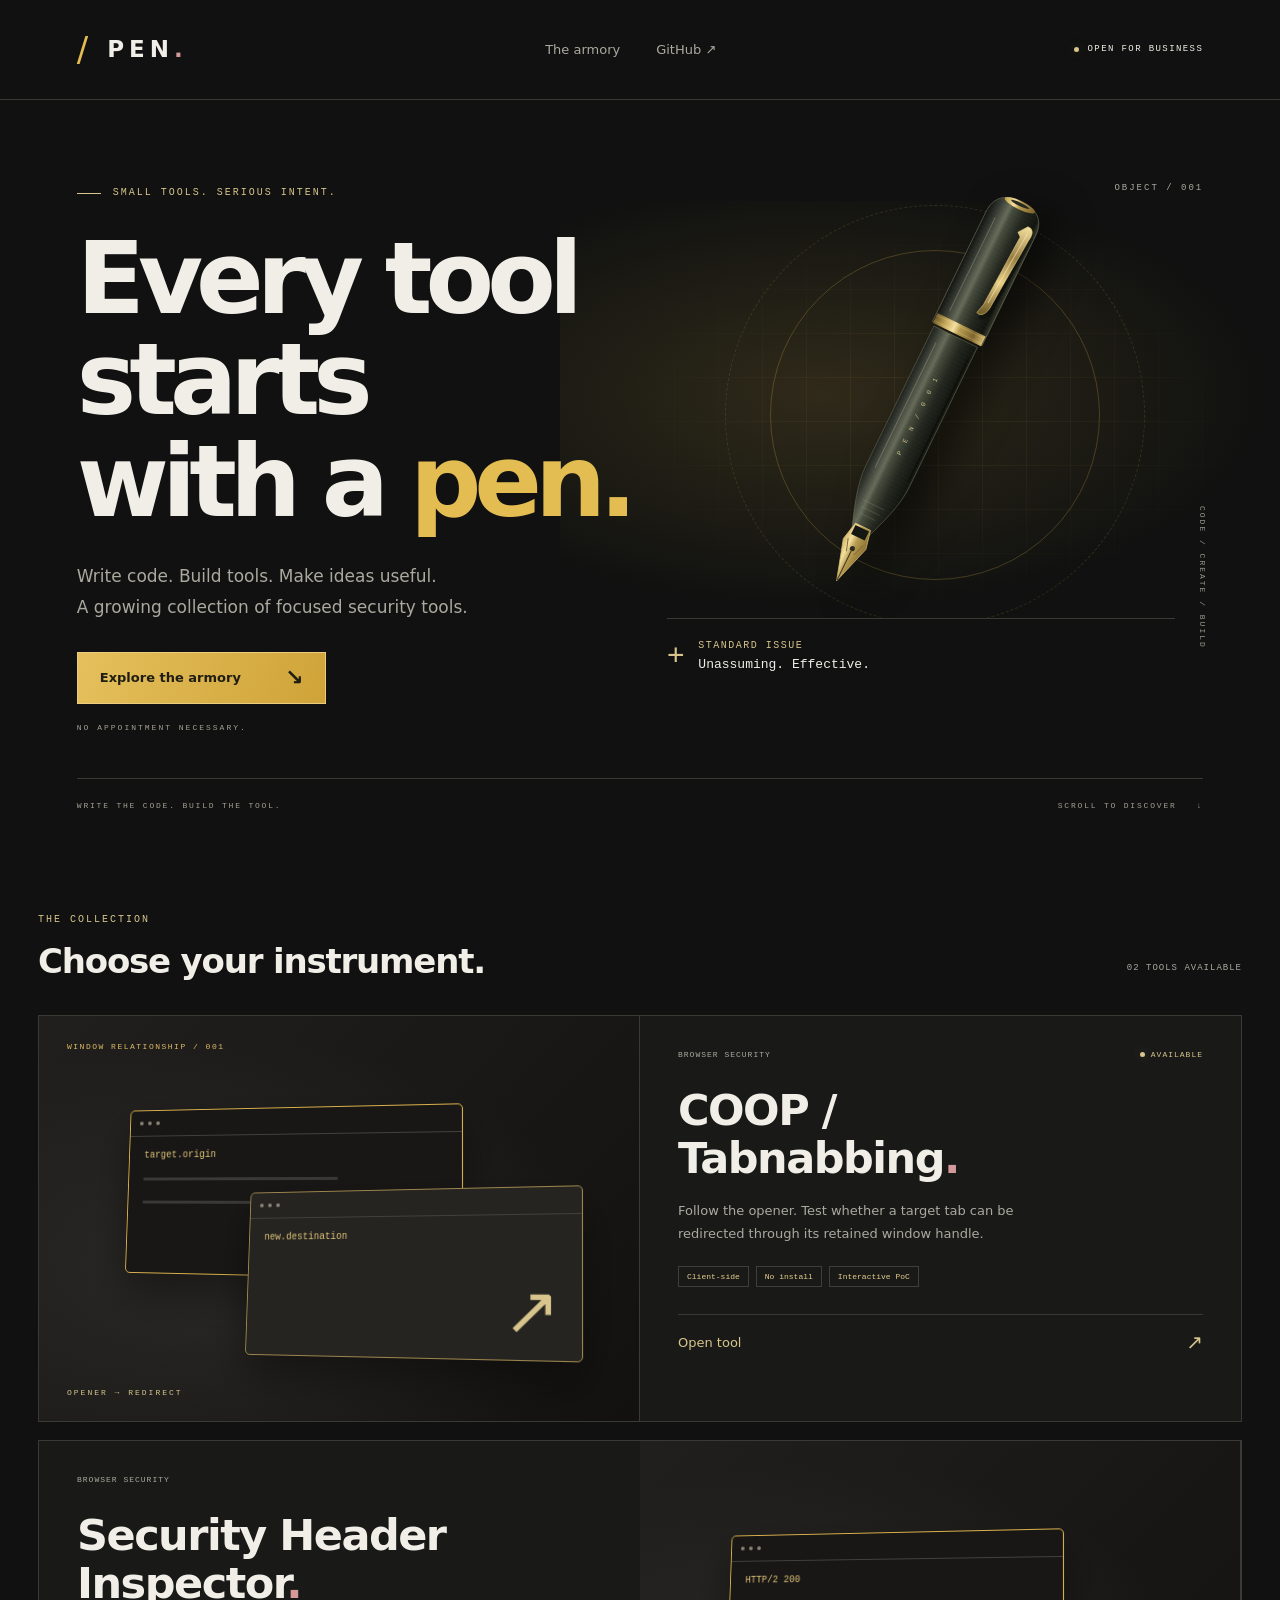
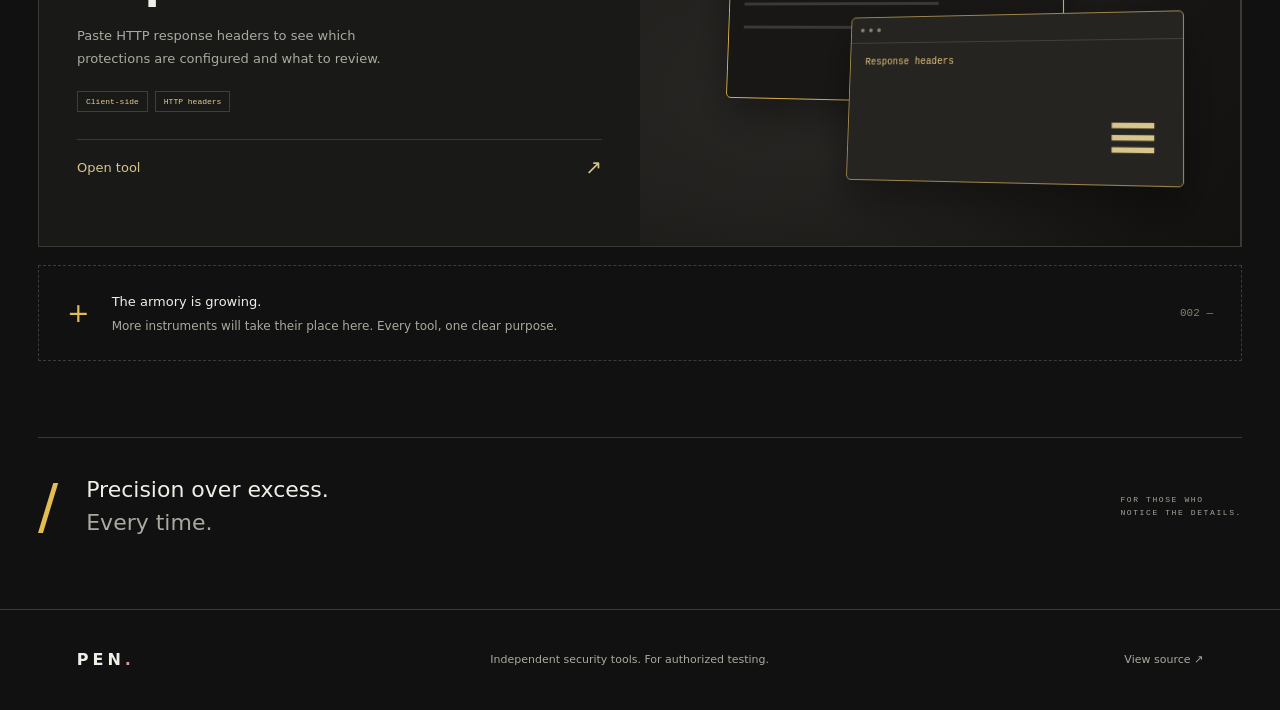
==== index.html @ a22e3c0f "Add browser-local security header inspector" ====
<!doctype html>
<html lang="en">
<head>
  <meta charset="utf-8">
  <meta name="viewport" content="width=device-width,initial-scale=1">
  <meta name="description" content="Pen — a growing collection of focused security tools. Open the armory and explore COOP / Tabnabbing.">
  <meta name="theme-color" content="#0f0f0e">
  <title>Pen — The digital armory</title>
  <link rel="stylesheet" href="home.css?v=headers-1">
</head>
<body>
<a class="skip" href="#tools">Skip to tools</a>
<header class="masthead">
  <a class="wordmark" href="./" aria-label="Pen home"><span class="brand-icon" aria-hidden="true">/</span> PEN<span class="wordmark-dot">.</span></a>
  <nav aria-label="Main navigation"><a href="#tools">The armory</a><a href="https://github.com/sp3ttr0/pencil" target="_blank" rel="noopener noreferrer">GitHub <span aria-hidden="true">↗</span></a></nav>
  <span class="header-note"><span></span> OPEN FOR BUSINESS</span>
</header>
<main>
<section class="hero" aria-labelledby="hero-title">
  <div class="hero-copy"><p class="eyebrow"><span></span> SMALL TOOLS. SERIOUS INTENT.</p><h1 id="hero-title">Every tool starts<br>with a <em>pen.</em></h1><p class="hero-description">Write code. Build tools. Make ideas useful.<br>A growing collection of focused security tools.</p><a class="primary-link" href="#tools">Explore the armory <span aria-hidden="true">↘</span></a><p class="hero-caption">NO APPOINTMENT NECESSARY.</p></div>
  <div class="artifact" aria-hidden="true"><div class="artifact-grid"></div><div class="orbit orbit-one"></div><div class="orbit orbit-two"></div><span class="artifact-index">OBJECT / 001</span>
  <svg class="pencil-art" viewBox="0 0 420 640" fill="none"><defs>
<linearGradient id="barrel" x1="177" y1="0" x2="243" y2="0" gradientUnits="userSpaceOnUse"><stop stop-color="#10120f"/><stop offset=".16" stop-color="#343831"/><stop offset=".35" stop-color="#666b59"/><stop offset=".43" stop-color="#454b3c"/><stop offset=".65" stop-color="#23271f"/><stop offset=".9" stop-color="#12150f"/><stop offset="1" stop-color="#34382b"/></linearGradient>
<linearGradient id="gold" x1="177" y1="0" x2="243" y2="0" gradientUnits="userSpaceOnUse"><stop stop-color="#655122"/><stop offset=".22" stop-color="#c3a657"/><stop offset=".4" stop-color="#f3df9e"/><stop offset=".51" stop-color="#b89c50"/><stop offset=".78" stop-color="#7e652d"/><stop offset="1" stop-color="#d9bd70"/></linearGradient>
<linearGradient id="clip" x1="220" y1="110" x2="238" y2="220" gradientUnits="userSpaceOnUse"><stop stop-color="#f0dc9b"/><stop offset=".35" stop-color="#998044"/><stop offset=".65" stop-color="#e8cf85"/><stop offset="1" stop-color="#76602c"/></linearGradient>
<linearGradient id="tip" x1="202" y1="0" x2="218" y2="0" gradientUnits="userSpaceOnUse"><stop stop-color="#53594f"/><stop offset=".45" stop-color="#e2e3d5"/><stop offset="1" stop-color="#6d7264"/></linearGradient>
<pattern id="brushed" width="4" height="5" patternUnits="userSpaceOnUse"><path d="M0 1H4" stroke="#e2deb5" stroke-opacity=".055" stroke-width=".5"/></pattern>
</defs><g transform="rotate(26 210 320)">
<path d="M181 263H239V449C239 472 230 499 220 526H200C190 499 181 472 181 449Z" fill="url(#barrel)" stroke="#797e60" stroke-opacity=".5"/>
<path d="M181 263H239V449C239 472 230 499 220 526H200C190 499 181 472 181 449Z" fill="url(#brushed)"/>
<path d="M200 516H220L225 539L210 588L195 539Z" fill="url(#gold)" stroke="#d6bc73" stroke-width=".8"/><path d="M210 548V587" stroke="#393322" stroke-width="1.2"/><circle cx="210" cy="545" r="3" fill="#292b21"/><path d="M200 536L205 551M220 536L215 551" stroke="#7c632e" stroke-width="1"/><path d="M201 518H219V530H201Z" fill="#151812"/>
<path d="M177 113C177 94 188 83 210 83C232 83 243 94 243 113V259H177Z" fill="url(#barrel)" stroke="#8a8c6a" stroke-opacity=".55"/>
<path d="M177 113C177 94 188 83 210 83C232 83 243 94 243 113V259H177Z" fill="url(#brushed)"/>
<ellipse cx="210" cy="88" rx="20" ry="5" fill="url(#gold)"/><ellipse cx="210" cy="87" rx="12" ry="2" fill="#272a20"/>
<path d="M178 247H242V260H178Z" fill="url(#gold)"/><path d="M178 250H242M178 257H242" stroke="#fff0b9" stroke-opacity=".35" stroke-width=".6"/>
<path d="M232 109C239 108 242 114 240 124L234 213C234 224 228 231 222 228L225 216L229 124L224 120Z" fill="#000" fill-opacity=".35" transform="translate(2 3)"/>
<path d="M230 107C237 106 240 112 238 122L232 211C232 222 226 229 220 226L223 214L227 122L222 118Z" fill="url(#clip)" stroke="#e0c67d" stroke-width=".6"/>
<path d="M233 115L227 210" stroke="#fff1bf" stroke-opacity=".55" stroke-width="1.2"/>
<path d="M190 114V239M192 280V446" stroke="#d9ddbc" stroke-opacity=".24" stroke-width="1.3"/>
<path d="M235 279V444" stroke="#000" stroke-opacity=".35" stroke-width="2"/>
<text x="213" y="420" transform="rotate(-90 213 420)" fill="#c8bc88" font-family="monospace" font-size="8" letter-spacing="3.3">P E N / 0 0 1</text>
<path d="M196 487H224M198 495H222M200 503H220" stroke="#92977b" stroke-opacity=".3" stroke-width="1"/>
</g></svg>
  <div class="artifact-label"><span class="crosshair">+</span><div>STANDARD ISSUE<br><strong>Unassuming. Effective.</strong></div></div><span class="artifact-coordinates">CODE / CREATE / BUILD</span></div>
  <div class="hero-bottom"><span>WRITE THE CODE. BUILD THE TOOL.</span><span>SCROLL TO DISCOVER <span aria-hidden="true">↓</span></span></div>
</section>
<section class="armory" id="tools" aria-labelledby="tools-title"><div class="section-heading"><div><p class="eyebrow">THE COLLECTION</p><h2 id="tools-title">Choose your instrument.</h2></div><span class="count">02 TOOLS AVAILABLE</span></div>
<a class="tool-card" href="./COOP/" aria-labelledby="coop-title"><div class="tool-visual" aria-hidden="true"><span class="visual-label">WINDOW RELATIONSHIP / 001</span><div class="window back"><div class="window-bar"><i></i><i></i><i></i></div><span>target.origin</span><div class="window-lines"></div></div><div class="window front"><div class="window-bar"><i></i><i></i><i></i></div><span>new.destination</span><div class="redirect-symbol">↗</div></div><span class="connection-label">OPENER → REDIRECT</span></div><div class="tool-content"><div class="tool-meta"><span>BROWSER SECURITY</span><span class="live"><i></i> AVAILABLE</span></div><h3 id="coop-title">COOP /<br>Tabnabbing<span class="title-period">.</span></h3><p>Follow the opener. Test whether a target tab can be redirected through its retained window handle.</p><div class="tool-tags"><span>Client-side</span><span>No install</span><span>Interactive PoC</span></div><div class="tool-cta">Open tool <span aria-hidden="true">↗</span></div></div></a>
<a class="tool-card" href="./Headers/" aria-labelledby="headers-title">
  <div class="tool-content">
    <div class="tool-meta">BROWSER SECURITY</div>
    <h3 id="headers-title">Security Header Inspector<span class="title-period">.</span></h3>
    <p>Paste HTTP response headers to see which protections are configured and what to review.</p>
    <div class="tool-tags"><span>Client-side</span><span>HTTP headers</span></div>
    <div class="tool-cta">Open tool <span aria-hidden="true">↗</span></div>
  </div>
  <div class="tool-visual" aria-hidden="true">
    <div class="window back"><div class="window-bar"><i></i><i></i><i></i></div><span>HTTP/2 200</span><div class="window-lines"></div></div>
    <div class="window front"><div class="window-bar"><i></i><i></i><i></i></div><span>Response headers</span><div class="redirect-symbol">≡</div></div>
  </div>
</a>
<div class="next-note"><span class="plus" aria-hidden="true">+</span><div><strong>The armory is growing.</strong><p>More instruments will take their place here. Every tool, one clear purpose.</p></div><span class="next-index" aria-hidden="true">002 —</span></div></section>
<section class="closing" aria-label="Our approach"><span class="closing-mark" aria-hidden="true">/</span><p>Precision over excess.<br><span>Every time.</span></p><span class="closing-note">FOR THOSE WHO<br>NOTICE THE DETAILS.</span></section>
</main><footer><a class="wordmark" href="./">PEN<span class="wordmark-dot">.</span></a><p>Independent security tools. For authorized testing.</p><a href="https://github.com/sp3ttr0/pencil" target="_blank" rel="noopener noreferrer">View source ↗</a></footer>
</body></html>
---- home.css ----
:root{color-scheme:dark;--bg:#0f0f0e;--surface:#191816;--line:#373430;--text:#f0ede3;--muted:#b4afa6;--blue:#debc66;--cyan:#e3c882}*{box-sizing:border-box}html{scroll-behavior:smooth;scroll-padding-top:30px}body{margin:0;background:var(--bg);color:var(--text);font:15px/1.65 system-ui,-apple-system,BlinkMacSystemFont,"Segoe UI",sans-serif}a{color:inherit;text-decoration:none}button,a{-webkit-tap-highlight-color:transparent}a:focus-visible{outline:2px solid var(--cyan);outline-offset:6px}.skip{position:absolute;top:-80px;left:20px;background:var(--blue);padding:12px 20px;z-index:9}.skip:focus{top:10px}.masthead{height:100px;max-width:1440px;margin:auto;padding:0 6%;display:flex;align-items:center;justify-content:space-between;gap:30px;border-bottom:1px solid var(--line)}.wordmark{font-size:23px;font-weight:850;letter-spacing:5px;display:inline-flex;align-items:center}.wordmark-dot{color:var(--blue)}.brand-icon{font-size:34px;color:var(--cyan);margin-right:14px;font-weight:300}nav{display:flex;gap:36px;font-size:13px}nav a,footer>a:last-child{color:var(--muted)}nav a:hover,footer>a:last-child:hover{color:var(--cyan)}.header-note,.eyebrow,.hero-caption,.artifact-index,.artifact-coordinates,.artifact-label,.hero-bottom,.count,.visual-label,.connection-label,.tool-meta,.tool-tags,.next-index,.closing-note{font-family:ui-monospace,SFMono-Regular,Consolas,monospace}.header-note{font-size:9px;letter-spacing:1.4px;display:flex;align-items:center;gap:9px}.header-note>span,.live i{width:5px;height:5px;background:var(--cyan);border-radius:50%;display:inline-block;box-shadow:0 0 12px #e9d29940}.hero{max-width:1440px;margin:auto;min-height:740px;position:relative;display:grid;grid-template-columns:1.1fr 1fr;padding:85px 6% 92px;overflow:hidden}.hero-copy{position:relative;z-index:1}.eyebrow{font-size:10px;letter-spacing:2px;color:var(--cyan);display:flex;align-items:center;gap:12px;margin:0 0 26px}.eyebrow>span{width:24px;height:1px;background:var(--cyan)}h1{font-size:clamp(62px,7.8vw,112px);font-weight:650;line-height:1.02;letter-spacing:-7px;margin:0 0 28px}h1 em{font-style:normal;color:var(--blue)}.hero-description{font-size:17px;line-height:1.8;color:var(--muted);margin-bottom:30px}.primary-link{display:inline-flex;align-items:center;gap:44px;background:var(--blue);color:#fff;padding:14px 22px;font-size:13px;font-weight:650;border:1px solid #e1c479;transition:background .2s,box-shadow .2s}.primary-link:hover{background:#d8b04b;box-shadow:0 0 28px #debc6624}.primary-link span{font-size:22px;line-height:1}.hero-caption{font-size:8px;letter-spacing:2px;color:#a5a095;margin-top:17px}.artifact{position:relative;min-width:0;height:535px;margin-top:-38px}.artifact-grid{position:absolute;inset:10% -15%;background-image:linear-gradient(#d8b04b12 1px,transparent 1px),linear-gradient(90deg,#d8b04b12 1px,transparent 1px);background-size:44px 44px;mask-image:radial-gradient(ellipse,#000 15%,transparent 68%)}.artifact:before{content:'';position:absolute;inset:10% -20%;background:radial-gradient(ellipse,#d8b04b28,transparent 65%)}.pencil-art{position:absolute;inset:-40px -10% -20px;width:120%;height:115%;filter:drop-shadow(18px 12px 18px #0008)}.orbit{position:absolute;width:330px;height:330px;border:1px solid #d8b04b40;border-radius:50%;left:50%;top:50%;transform:translate(-50%,-50%)}.orbit-two{width:420px;height:420px;border-style:dashed;border-color:#d8b04b28}.artifact-index{position:absolute;top:34px;right:0;font-size:9px;letter-spacing:2px;color:var(--muted)}.artifact-label{position:absolute;bottom:28px;left:0;display:flex;align-items:center;gap:12px;font-size:8px;letter-spacing:1.5px;color:var(--cyan)}.artifact-label strong{font-weight:400;color:var(--muted);letter-spacing:0;font-size:11px}.crosshair{font-size:30px;font-weight:200}.artifact-coordinates{position:absolute;bottom:33px;right:-6px;writing-mode:vertical-rl;font-size:8px;color:#9d988d;letter-spacing:2px}.hero-bottom{position:absolute;bottom:28px;left:6%;right:6%;border-top:1px solid var(--line);padding-top:20px;display:flex;justify-content:space-between;font-size:8px;letter-spacing:1.8px;color:#a49f94}.hero-bottom>span:last-child{display:flex;gap:20px}.armory{max-width:1268px;padding:72px 32px 76px;margin:auto}.section-heading{display:flex;align-items:flex-end;justify-content:space-between;gap:20px;margin-bottom:34px}.section-heading .eyebrow{margin-bottom:12px}h2{font-size:34px;letter-spacing:-1.2px;font-weight:550;margin:0;line-height:1.2}.count{font-size:9px;letter-spacing:1px;color:var(--muted);padding-bottom:5px}.tool-card{display:grid;grid-template-columns:1fr 1fr;border:1px solid var(--line);background:var(--surface);transition:border-color .25s,transform .25s}.tool-card:hover{border-color:#dab556;transform:translateY(-3px)}.tool-visual{min-height:405px;position:relative;overflow:hidden;border-right:1px solid var(--line);background:radial-gradient(ellipse at 40% 60%,#47443f55,transparent 70%),linear-gradient(135deg,#201f1d,#121110)}.visual-label{position:absolute;left:28px;top:24px;font-size:8px;letter-spacing:1.5px;color:#ddbc66}.window{position:absolute;width:57%;height:170px;background:#181716;border:1px solid #d8b04b;box-shadow:0 20px 45px #0006;transform:perspective(800px) rotateY(-12deg) rotateX(5deg);border-radius:5px}.back{left:13%;top:90px}.front{left:33%;top:172px;border-color:#d8b04b;background:#252421}.window-bar{height:27px;border-bottom:1px solid #42403b;display:flex;gap:5px;align-items:center;padding-left:10px}.window-bar i{width:4px;height:4px;background:#8a8375;border-radius:50%}.window>span{display:block;padding:14px 16px;font:10px ui-monospace,monospace;color:#e1c478}.window-lines{margin:4px 16px;width:60%;height:27px;border-top:3px solid #3b3935;border-bottom:3px solid #3b3935}.redirect-symbol{position:absolute;right:20px;bottom:5px;color:var(--cyan);font-size:65px;line-height:1.3}.connection-label{position:absolute;bottom:22px;left:28px;color:var(--cyan);letter-spacing:2px;font-size:8px}.tool-content{padding:32px 38px 25px}.tool-meta{display:flex;justify-content:space-between;gap:15px;font-size:8px;letter-spacing:1px;color:var(--muted)}.live{display:flex;align-items:center;gap:6px;color:var(--cyan)}h3{font-size:43px;line-height:1.1;letter-spacing:-1.5px;font-weight:550;margin:26px 0 17px}.title-period{color:var(--blue)}.tool-content>p{max-width:340px;color:var(--muted);font-size:13px;line-height:1.8}.tool-tags{display:flex;gap:7px;flex-wrap:wrap;margin:20px 0 27px}.tool-tags span{border:1px solid #403e39;padding:3px 8px;font-size:8px;color:#e7ce8f}.tool-cta{border-top:1px solid var(--line);padding-top:17px;display:flex;justify-content:space-between;color:var(--cyan);font-size:13px}.tool-cta>span{font-size:20px;line-height:1}.next-note{border:1px dashed #3d3b36;margin-top:18px;padding:23px 28px;display:flex;gap:22px;align-items:center}.plus{color:var(--blue);font-size:27px;font-weight:200}.next-note strong{font-size:13px;font-weight:500}.next-note p{margin:3px 0 0;color:var(--muted);font-size:12px}.next-index{margin-left:auto;font-size:11px;color:#878073;white-space:nowrap}.closing{max-width:1204px;margin:0 auto 70px;display:flex;align-items:center;gap:28px;border-top:1px solid var(--line);padding:35px 0 0}.closing-mark{font-size:60px;color:var(--blue);font-weight:200;line-height:1}.closing p{font-size:22px;line-height:1.5;font-weight:450;margin:0}.closing p span{color:var(--muted)}.closing-note{margin-left:auto;font-size:8px;letter-spacing:1.6px;color:#a8a298}footer{padding:30px 6%;border-top:1px solid var(--line);display:flex;align-items:center;justify-content:space-between;gap:25px}footer .wordmark{font-size:16px;letter-spacing:4px}footer p,footer>a:last-child{font-size:11px;color:var(--muted)}
@media(min-width:1440px){.hero{min-height:790px}.artifact{height:575px}}
@media(max-width:1000px){.header-note{display:none}.hero{min-height:680px;padding-top:75px}h1{letter-spacing:-4px}.artifact{height:480px}.orbit-one{width:250px;height:250px}.orbit-two{width:340px;height:340px}.tool-content{padding:28px}.closing{margin-left:32px;margin-right:32px}.tool-meta{flex-wrap:wrap}}
@media(max-width:700px){.masthead{height:80px;padding:0 22px}nav{gap:20px;font-size:12px}.wordmark{font-size:19px;letter-spacing:3px}.brand-icon{margin-right:8px}.hero{grid-template-columns:1fr;padding:55px 24px 76px;min-height:0}.hero-copy{z-index:2}h1{font-size:74px;letter-spacing:-4px}.hero-description{font-size:15px}.artifact{height:330px;margin:20px 0 -5px}.pencil-art{height:130%;top:-50px}.orbit-one{width:220px;height:220px}.orbit-two{width:290px;height:290px}.artifact-index{top:12px;right:8px}.artifact-label{bottom:0}.artifact-coordinates{bottom:25px;right:3px}.hero-bottom{left:24px;right:24px;font-size:7px;letter-spacing:1px}.hero-bottom>span:last-child{gap:8px}.armory{padding:48px 22px}.section-heading{align-items:start;flex-direction:column;gap:16px}h2{font-size:29px}.tool-card{grid-template-columns:1fr}.tool-visual{border-right:0;border-bottom:1px solid var(--line);min-height:330px}.back{top:65px;height:150px}.front{top:125px;height:150px}.tool-content{padding:26px}.tool-meta{flex-wrap:nowrap}h3{font-size:40px}.next-note{padding:20px;gap:14px}.next-index{display:none}.closing{margin:0 22px 44px;gap:20px}.closing-note{font-size:7px;letter-spacing:.5px}.closing p{font-size:19px}footer{padding:25px 22px;flex-wrap:wrap;gap:14px}footer p{order:3;flex-basis:100%;margin:0}footer>a:last-child{margin-left:auto}}
@media(prefers-reduced-motion:reduce){html{scroll-behavior:auto}.tool-card,.primary-link{transition:none}.tool-card:hover{transform:none}}

/* Pencil palette: muted purple accents on dark plum surfaces. */
.wordmark-dot,.title-period{color:#e3c882}.primary-link{background:linear-gradient(110deg,#d8b04b,#d8b04b);border-color:#dab659}.primary-link:hover{background:linear-gradient(110deg,#d8b14d,#d8b04b)}.tool-visual{background:radial-gradient(ellipse at 30% 65%,#4c494350,transparent 65%),linear-gradient(135deg,#201f1d,#121110)}.front{border-color:#d8b04b}.artifact:before{background:radial-gradient(ellipse at 35% 45%,#d8b04b28,transparent 65%)}

/* Classic yellow pencil, graphite, brushed metal, eraser pink. */
:root{--bg:#101110;--surface:#191a18;--line:#383a33;--text:#f0eee7;--muted:#aba99f;--blue:#e3bc52;--cyan:#d7c58c}
.primary-link{background:linear-gradient(110deg,#e5c05c,#cfa338);border-color:#ebcd80;color:#201d13}.primary-link:hover{background:#edce79}.wordmark-dot,.title-period{color:#d49a9a}.front{border-color:#9d864c}.brand-icon{color:#e3bc52}

/* Reserve a separate caption strip below the illustration. */
.artifact .pencil-art{top:-35px;bottom:auto;height:100%}
.artifact-label{bottom:0;left:0;right:28px;padding:14px 0 0;border-top:1px solid var(--line);background:var(--bg);z-index:1;font-size:10px}
.artifact-label strong{font-size:13px;color:var(--text);line-height:1.7}
@media(max-width:700px){.artifact .pencil-art{top:-42px;height:105%}.artifact-label{bottom:-12px;font-size:9px}.artifact-label strong{font-size:12px}.artifact-coordinates{bottom:70px}}

.tool-card + .tool-card { margin-top: 18px; }
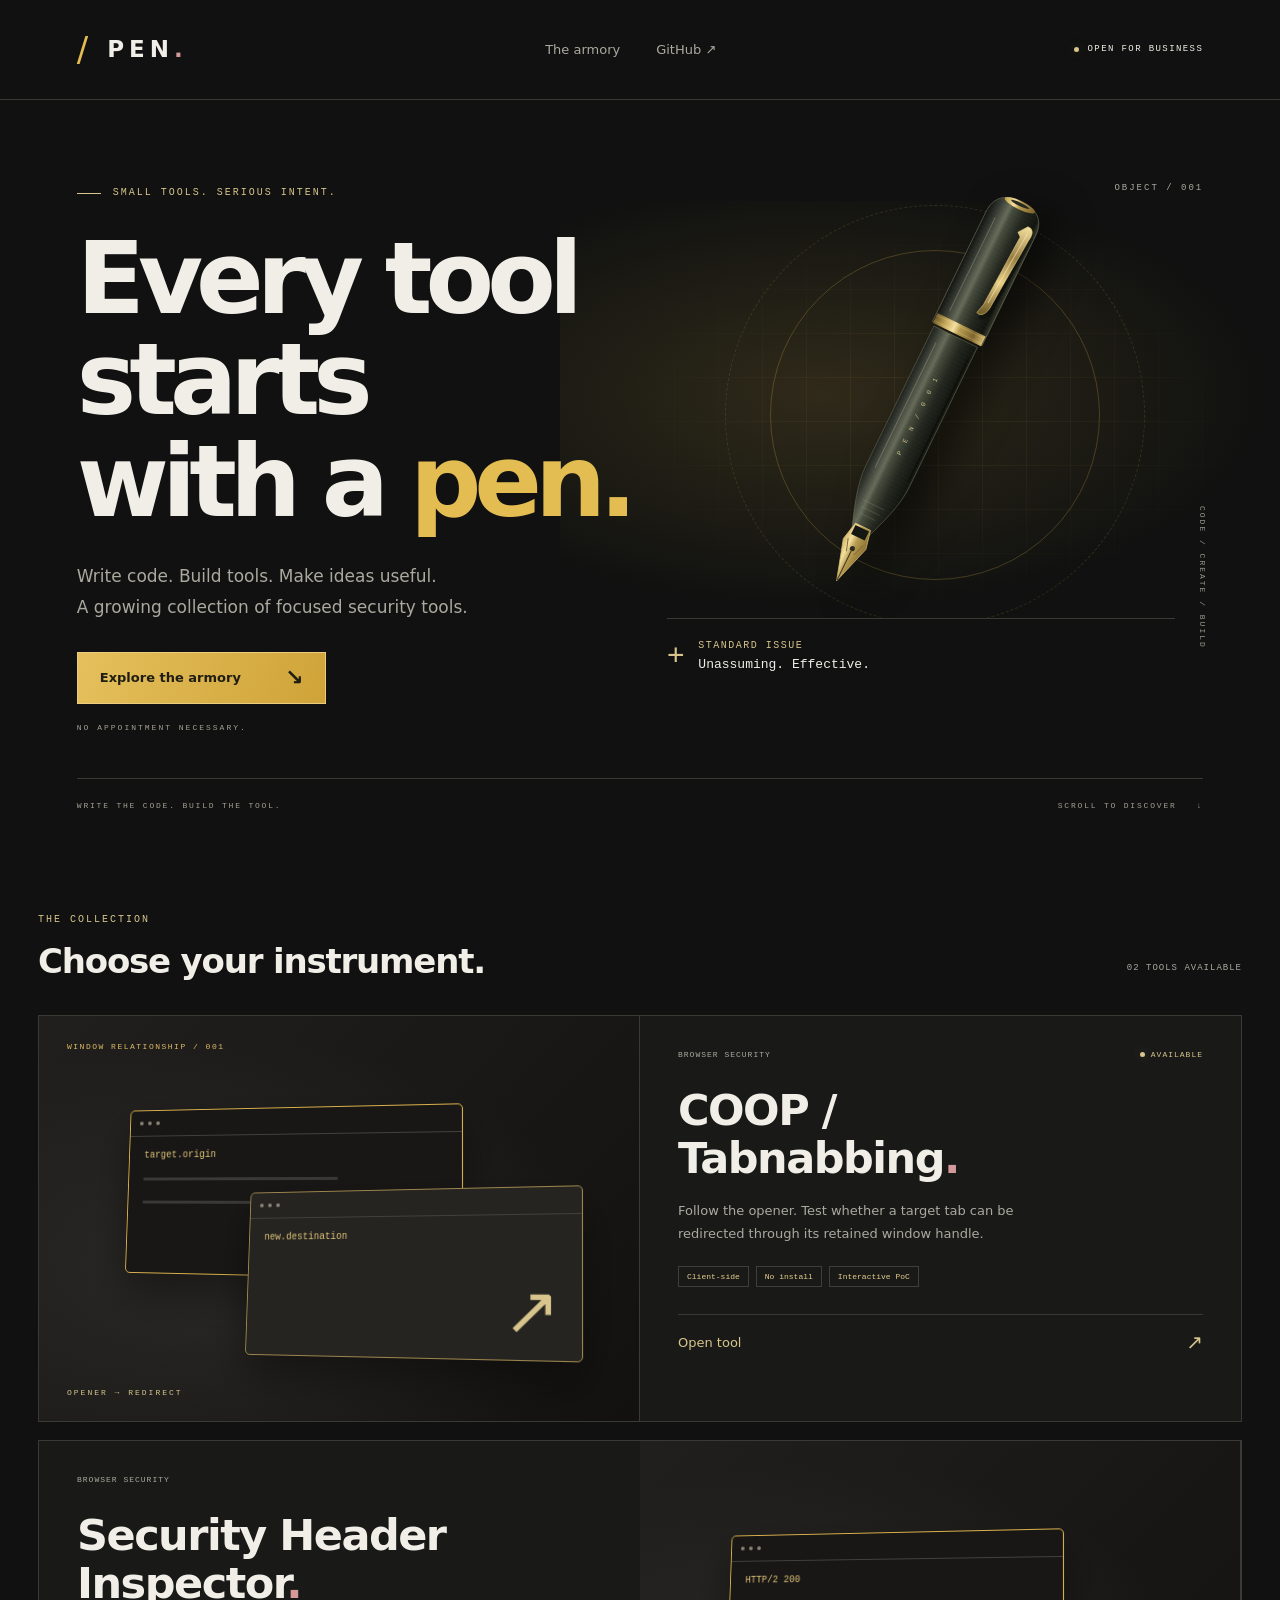
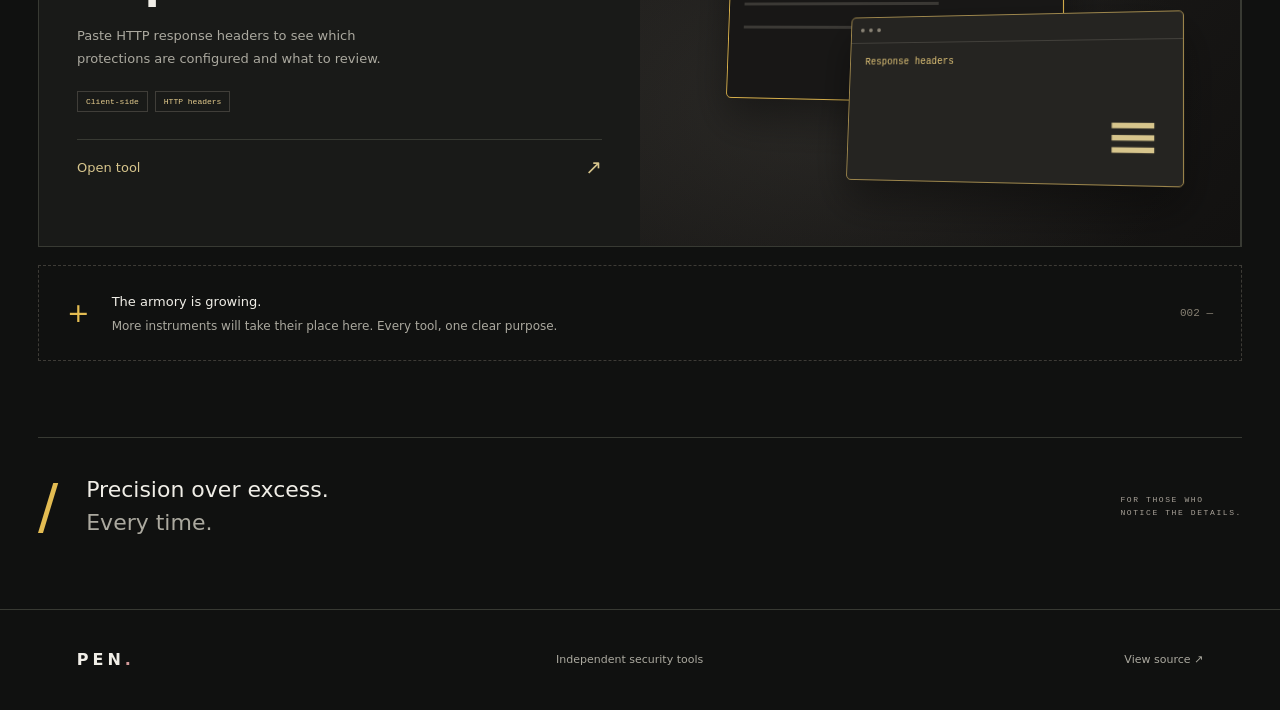
==== commit 62c28fff: "Add shared Pen footer across pages" ====
--- a/index.html
+++ b/index.html
@@ -2,6 +2,8 @@
 <html lang="en">
 <head>
   <meta charset="utf-8">
+  <meta http-equiv="Content-Security-Policy" content="default-src 'none'; script-src 'self'; style-src 'self'; img-src 'self'; connect-src 'none'; object-src 'none'; base-uri 'none'; form-action 'none'">
+  <meta name="referrer" content="strict-origin-when-cross-origin">
   <meta name="viewport" content="width=device-width,initial-scale=1">
   <meta name="description" content="Pen — a growing collection of focused security tools. Open the armory and explore COOP / Tabnabbing.">
   <meta name="theme-color" content="#0f0f0e">
@@ -61,5 +63,10 @@
 </a>
 <div class="next-note"><span class="plus" aria-hidden="true">+</span><div><strong>The armory is growing.</strong><p>More instruments will take their place here. Every tool, one clear purpose.</p></div><span class="next-index" aria-hidden="true">002 —</span></div></section>
 <section class="closing" aria-label="Our approach"><span class="closing-mark" aria-hidden="true">/</span><p>Precision over excess.<br><span>Every time.</span></p><span class="closing-note">FOR THOSE WHO<br>NOTICE THE DETAILS.</span></section>
-</main><footer><a class="wordmark" href="./">PEN<span class="wordmark-dot">.</span></a><p>Independent security tools. For authorized testing.</p><a href="https://github.com/sp3ttr0/pencil" target="_blank" rel="noopener noreferrer">View source ↗</a></footer>
+</main>
+<footer class="site-footer">
+  <a class="wordmark" href="./" aria-label="Pen homepage">PEN<span class="wordmark-dot">.</span></a>
+  <p>Independent security tools</p>
+  <a href="https://github.com/sp3ttr0/pen" target="_blank" rel="noopener noreferrer">View source ↗</a>
+</footer>
 </body></html>
